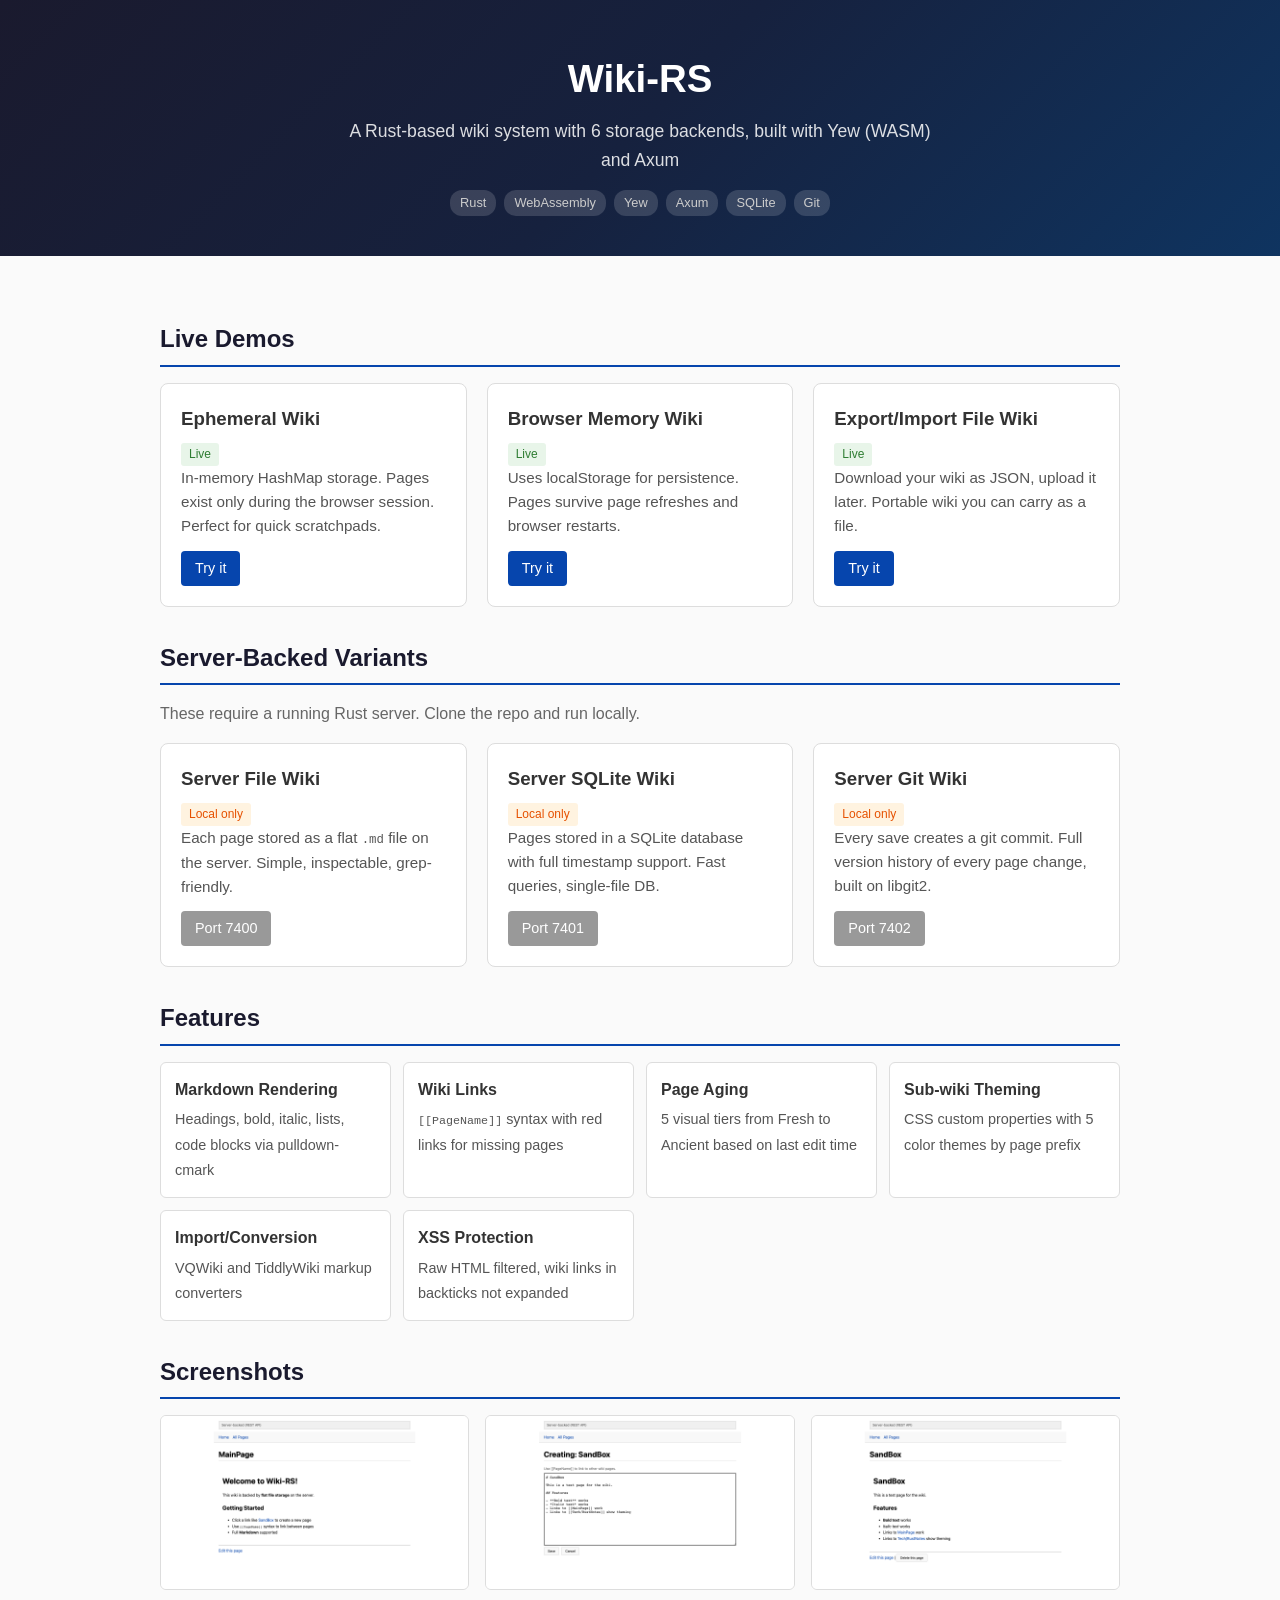
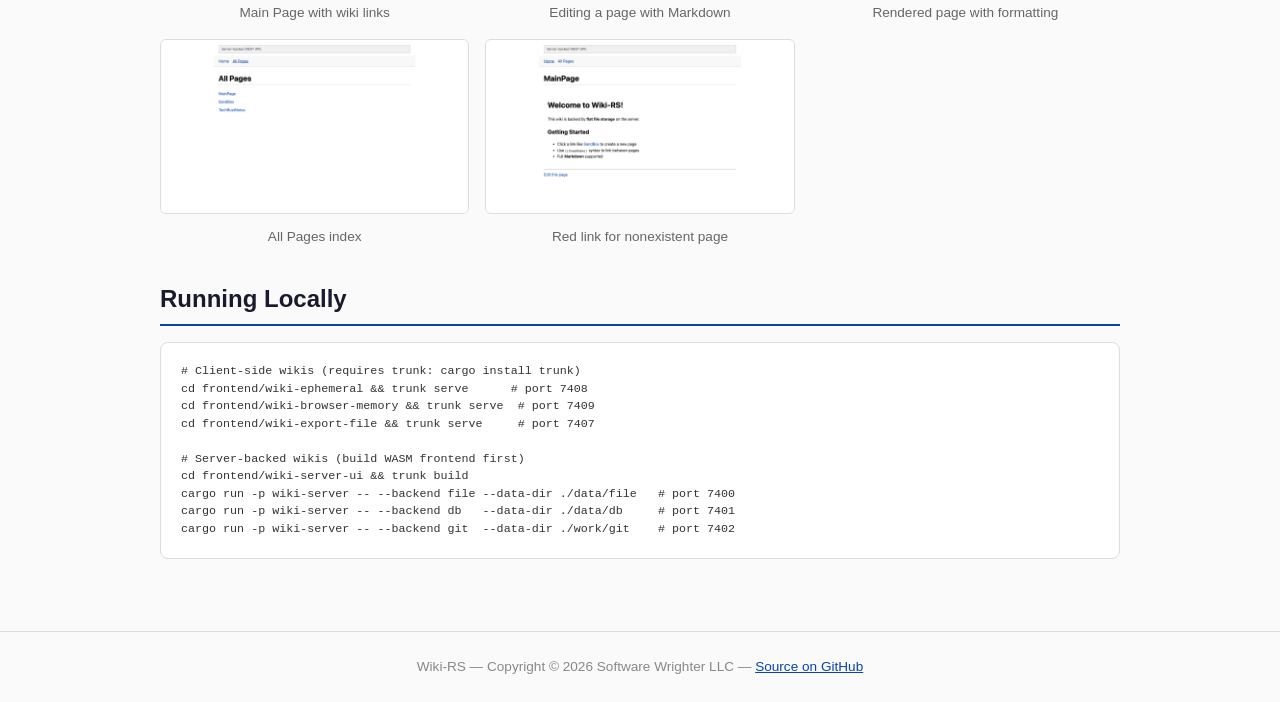
==== pages/index.html @ c14faada "feat: Deploy client-side wikis to GitHub Pages with live demo - GitHub Actions workflow deploys from" ====
<!DOCTYPE html>
<html lang="en">
<head>
<meta charset="utf-8">
<meta name="viewport" content="width=device-width, initial-scale=1">
<title>Wiki-RS — Live Demo</title>
<style>
  :root { --accent: #0645ad; --bg: #fafafa; --card-bg: #fff; --border: #ddd; }
  * { box-sizing: border-box; margin: 0; padding: 0; }
  body {
    font-family: -apple-system, BlinkMacSystemFont, "Segoe UI", Roboto, sans-serif;
    background: var(--bg); color: #333; line-height: 1.6;
  }
  header {
    background: linear-gradient(135deg, #1a1a2e 0%, #16213e 50%, #0f3460 100%);
    color: #fff; text-align: center; padding: 48px 20px 40px;
  }
  header h1 { font-size: 2.4em; margin-bottom: 8px; }
  header p { font-size: 1.1em; opacity: 0.85; max-width: 600px; margin: 0 auto; }
  .tech-badges { margin-top: 16px; display: flex; gap: 8px; justify-content: center; flex-wrap: wrap; }
  .badge {
    display: inline-block; font-size: 0.8em; padding: 3px 10px;
    border-radius: 12px; background: rgba(255,255,255,0.15); color: #ccc;
  }
  main { max-width: 1000px; margin: 0 auto; padding: 32px 20px; }
  h2 { font-size: 1.5em; margin: 32px 0 16px; color: #1a1a2e; border-bottom: 2px solid var(--accent); padding-bottom: 6px; }
  .grid { display: grid; grid-template-columns: repeat(auto-fill, minmax(300px, 1fr)); gap: 20px; }
  .card {
    background: var(--card-bg); border: 1px solid var(--border); border-radius: 8px;
    padding: 20px; transition: box-shadow 0.2s;
  }
  .card:hover { box-shadow: 0 4px 12px rgba(0,0,0,0.1); }
  .card h3 { margin-bottom: 6px; }
  .card p { font-size: 0.95em; color: #555; margin-bottom: 12px; }
  .card a.btn {
    display: inline-block; padding: 6px 14px; background: var(--accent); color: #fff;
    text-decoration: none; border-radius: 4px; font-size: 0.9em;
  }
  .card a.btn:hover { opacity: 0.85; }
  .card a.btn-disabled {
    background: #999; cursor: not-allowed;
  }
  .card .tag {
    display: inline-block; font-size: 0.75em; padding: 2px 8px; border-radius: 3px;
    margin-right: 4px;
  }
  .tag-live { background: #e8f5e9; color: #2e7d32; }
  .tag-local { background: #fff3e0; color: #e65100; }
  .features { display: grid; grid-template-columns: repeat(auto-fill, minmax(220px, 1fr)); gap: 12px; margin-top: 8px; }
  .feature { background: var(--card-bg); border: 1px solid var(--border); border-radius: 6px; padding: 14px; }
  .feature strong { display: block; margin-bottom: 4px; }
  .feature span { font-size: 0.9em; color: #555; }
  .screenshots { display: grid; grid-template-columns: repeat(auto-fill, minmax(280px, 1fr)); gap: 16px; margin-top: 8px; }
  .screenshots figure { margin: 0; }
  .screenshots img {
    width: 100%; border: 1px solid var(--border); border-radius: 6px;
    cursor: pointer; transition: transform 0.2s;
  }
  .screenshots img:hover { transform: scale(1.02); }
  .screenshots figcaption { font-size: 0.85em; color: #666; margin-top: 4px; text-align: center; }
  footer {
    text-align: center; padding: 24px 20px; margin-top: 40px;
    border-top: 1px solid var(--border); font-size: 0.85em; color: #888;
  }
  footer a { color: var(--accent); }
</style>
</head>
<body>

<header>
  <h1>Wiki-RS</h1>
  <p>A Rust-based wiki system with 6 storage backends, built with Yew (WASM) and Axum</p>
  <div class="tech-badges">
    <span class="badge">Rust</span>
    <span class="badge">WebAssembly</span>
    <span class="badge">Yew</span>
    <span class="badge">Axum</span>
    <span class="badge">SQLite</span>
    <span class="badge">Git</span>
  </div>
</header>

<main>

<h2>Live Demos</h2>

<div class="grid">
  <div class="card">
    <h3>Ephemeral Wiki</h3>
    <span class="tag tag-live">Live</span>
    <p>In-memory HashMap storage. Pages exist only during the browser session. Perfect for quick scratchpads.</p>
    <a class="btn" href="ephemeral/">Try it</a>
  </div>

  <div class="card">
    <h3>Browser Memory Wiki</h3>
    <span class="tag tag-live">Live</span>
    <p>Uses localStorage for persistence. Pages survive page refreshes and browser restarts.</p>
    <a class="btn" href="browser-memory/">Try it</a>
  </div>

  <div class="card">
    <h3>Export/Import File Wiki</h3>
    <span class="tag tag-live">Live</span>
    <p>Download your wiki as JSON, upload it later. Portable wiki you can carry as a file.</p>
    <a class="btn" href="export-file/">Try it</a>
  </div>
</div>

<h2>Server-Backed Variants</h2>
<p style="color: #666; margin-bottom: 16px;">These require a running Rust server. Clone the repo and run locally.</p>

<div class="grid">
  <div class="card">
    <h3>Server File Wiki</h3>
    <span class="tag tag-local">Local only</span>
    <p>Each page stored as a flat <code>.md</code> file on the server. Simple, inspectable, grep-friendly.</p>
    <a class="btn btn-disabled">Port 7400</a>
  </div>

  <div class="card">
    <h3>Server SQLite Wiki</h3>
    <span class="tag tag-local">Local only</span>
    <p>Pages stored in a SQLite database with full timestamp support. Fast queries, single-file DB.</p>
    <a class="btn btn-disabled">Port 7401</a>
  </div>

  <div class="card">
    <h3>Server Git Wiki</h3>
    <span class="tag tag-local">Local only</span>
    <p>Every save creates a git commit. Full version history of every page change, built on libgit2.</p>
    <a class="btn btn-disabled">Port 7402</a>
  </div>
</div>

<h2>Features</h2>

<div class="features">
  <div class="feature">
    <strong>Markdown Rendering</strong>
    <span>Headings, bold, italic, lists, code blocks via pulldown-cmark</span>
  </div>
  <div class="feature">
    <strong>Wiki Links</strong>
    <span><code>[[PageName]]</code> syntax with red links for missing pages</span>
  </div>
  <div class="feature">
    <strong>Page Aging</strong>
    <span>5 visual tiers from Fresh to Ancient based on last edit time</span>
  </div>
  <div class="feature">
    <strong>Sub-wiki Theming</strong>
    <span>CSS custom properties with 5 color themes by page prefix</span>
  </div>
  <div class="feature">
    <strong>Import/Conversion</strong>
    <span>VQWiki and TiddlyWiki markup converters</span>
  </div>
  <div class="feature">
    <strong>XSS Protection</strong>
    <span>Raw HTML filtered, wiki links in backticks not expanded</span>
  </div>
</div>

<h2>Screenshots</h2>

<div class="screenshots">
  <figure>
    <img src="screenshots/main-page.png" alt="Main page">
    <figcaption>Main Page with wiki links</figcaption>
  </figure>
  <figure>
    <img src="screenshots/editing.png" alt="Page editor">
    <figcaption>Editing a page with Markdown</figcaption>
  </figure>
  <figure>
    <img src="screenshots/rendered.png" alt="Saved page">
    <figcaption>Rendered page with formatting</figcaption>
  </figure>
  <figure>
    <img src="screenshots/all-pages.png" alt="All pages">
    <figcaption>All Pages index</figcaption>
  </figure>
  <figure>
    <img src="screenshots/red-link.png" alt="Red link">
    <figcaption>Red link for nonexistent page</figcaption>
  </figure>
</div>

<h2>Running Locally</h2>

<div class="card" style="margin-top: 8px;">
<pre style="font-size: 0.9em; overflow-x: auto; line-height: 1.5;"><code># Client-side wikis (requires trunk: cargo install trunk)
cd frontend/wiki-ephemeral &amp;&amp; trunk serve      # port 7408
cd frontend/wiki-browser-memory &amp;&amp; trunk serve  # port 7409
cd frontend/wiki-export-file &amp;&amp; trunk serve     # port 7407

# Server-backed wikis (build WASM frontend first)
cd frontend/wiki-server-ui &amp;&amp; trunk build
cargo run -p wiki-server -- --backend file --data-dir ./data/file   # port 7400
cargo run -p wiki-server -- --backend db   --data-dir ./data/db     # port 7401
cargo run -p wiki-server -- --backend git  --data-dir ./work/git    # port 7402</code></pre>
</div>

</main>

<footer>
  Wiki-RS &mdash; Copyright &copy; 2026 Software Wrighter LLC
  &mdash; <a href="https://github.com/sw-vibe-coding/wiki-rs">Source on GitHub</a>
</footer>

</body>
</html>
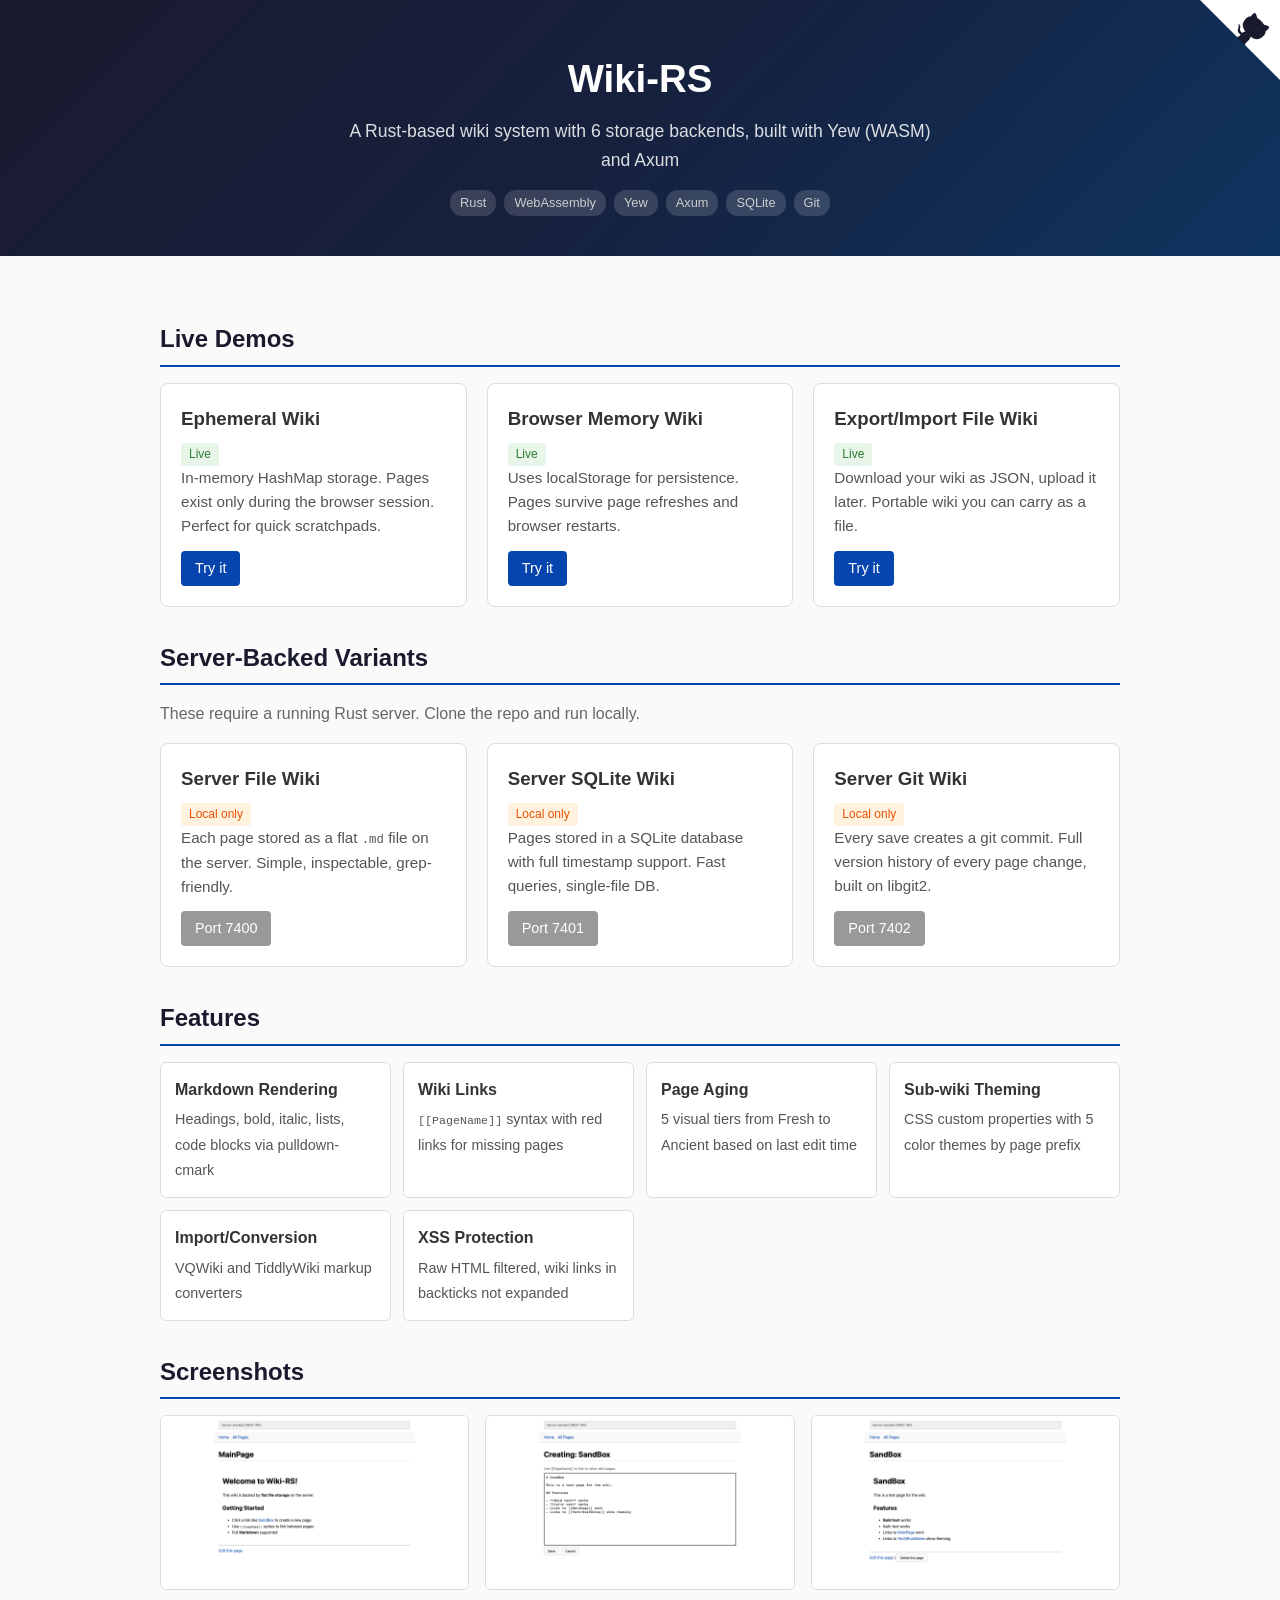
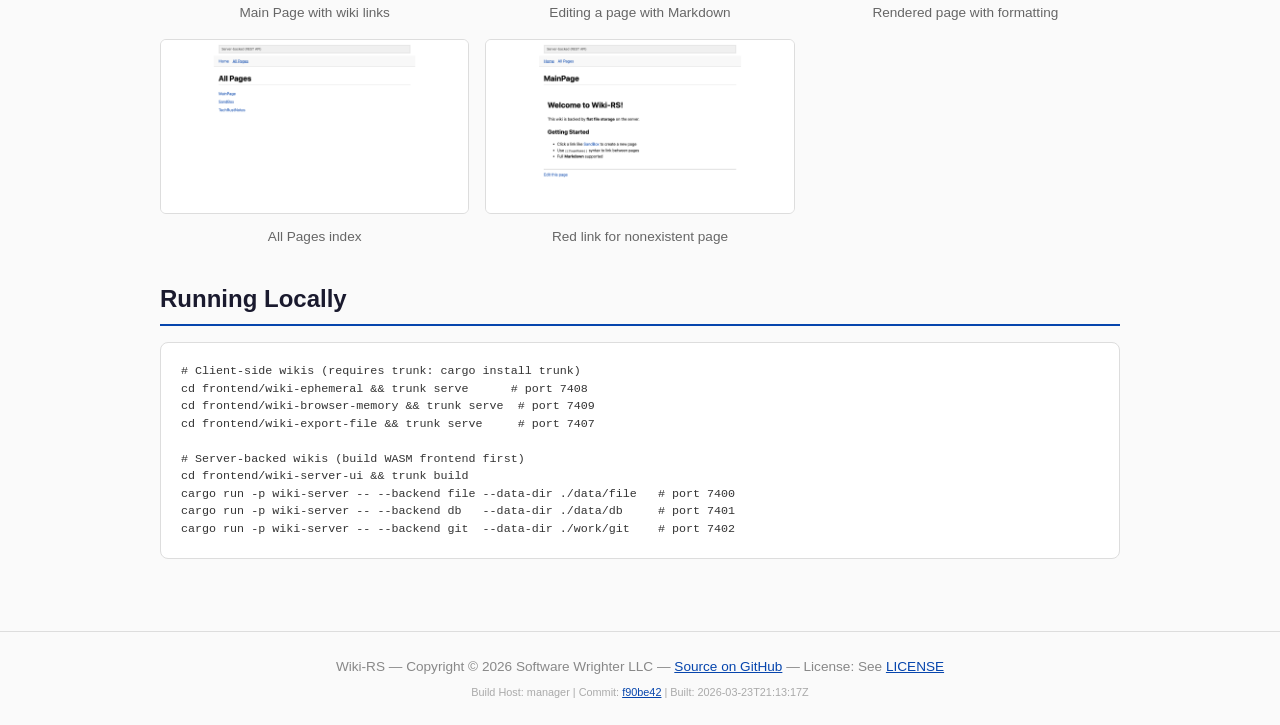
==== commit 94c7e80d: "feat: Add GitHub Octocat corner and build info footer to live demo Landing page now has GitHub corne" ====
--- a/pages/index.html
+++ b/pages/index.html
@@ -63,10 +63,25 @@
     border-top: 1px solid var(--border); font-size: 0.85em; color: #888;
   }
   footer a { color: var(--accent); }
+  .build-info { margin-top: 6px; font-size: 0.8em; color: #aaa; }
+  .github-corner:hover .octo-arm { animation: octocat-wave 560ms ease-in-out; }
+  @keyframes octocat-wave {
+    0%,100% { transform: rotate(0); }
+    20%,60% { transform: rotate(-25deg); }
+    40%,80% { transform: rotate(10deg); }
+  }
+  .github-corner svg { fill: #fff; color: #1a1a2e; position: absolute; top: 0; right: 0; border: 0; }
 </style>
 </head>
 <body>
 
+<a href="https://github.com/sw-vibe-coding/wiki-rs" class="github-corner" aria-label="View source on GitHub">
+  <svg width="80" height="80" viewBox="0 0 250 250" aria-hidden="true">
+    <path d="M0,0 L115,115 L130,115 L142,142 L250,250 L250,0 Z"></path>
+    <path d="M128.3,109.0 C113.8,99.7 119.0,89.6 119.0,89.6 C122.0,82.7 120.5,78.6 120.5,78.6 C119.2,72.0 123.4,76.3 123.4,76.3 C127.3,80.9 125.5,87.3 125.5,87.3 C122.9,97.6 130.6,101.9 134.4,103.2" fill="currentColor" style="transform-origin: 130px 106px;" class="octo-arm"></path>
+    <path d="M115.0,115.0 C114.9,115.1 118.7,116.5 119.8,115.4 L133.7,101.6 C136.9,99.2 139.9,98.4 142.2,98.6 C133.8,88.0 127.5,74.4 143.8,58.0 C148.5,53.4 154.0,51.2 159.7,51.0 C160.3,49.4 163.2,43.6 171.4,40.1 C171.4,40.1 176.1,42.5 178.8,56.2 C183.1,58.6 187.2,61.8 190.9,65.4 C194.5,69.0 197.7,73.2 200.1,77.6 C213.8,80.2 216.3,84.9 216.3,84.9 C212.7,93.1 206.9,96.0 205.4,96.6 C205.1,102.4 203.0,107.8 198.3,112.5 C181.9,128.9 168.3,122.5 157.7,114.1 C157.9,116.9 156.7,120.9 152.7,124.9 L141.0,136.5 C139.8,137.7 141.6,141.9 141.8,141.8 Z" fill="currentColor"></path>
+  </svg>
+</a>
 <header>
   <h1>Wiki-RS</h1>
   <p>A Rust-based wiki system with 6 storage backends, built with Yew (WASM) and Axum</p>
@@ -207,6 +222,8 @@
 <footer>
   Wiki-RS &mdash; Copyright &copy; 2026 Software Wrighter LLC
   &mdash; <a href="https://github.com/sw-vibe-coding/wiki-rs">Source on GitHub</a>
+  &mdash; License: See <a href="https://github.com/sw-vibe-coding/wiki-rs/blob/main/LICENSE">LICENSE</a>
+  <div class="build-info">Build Host: manager | Commit: <a href="https://github.com/sw-vibe-coding/wiki-rs/commit/f90be42">f90be42</a> | Built: 2026-03-23T21:13:17Z</div>
 </footer>
 
 </body>
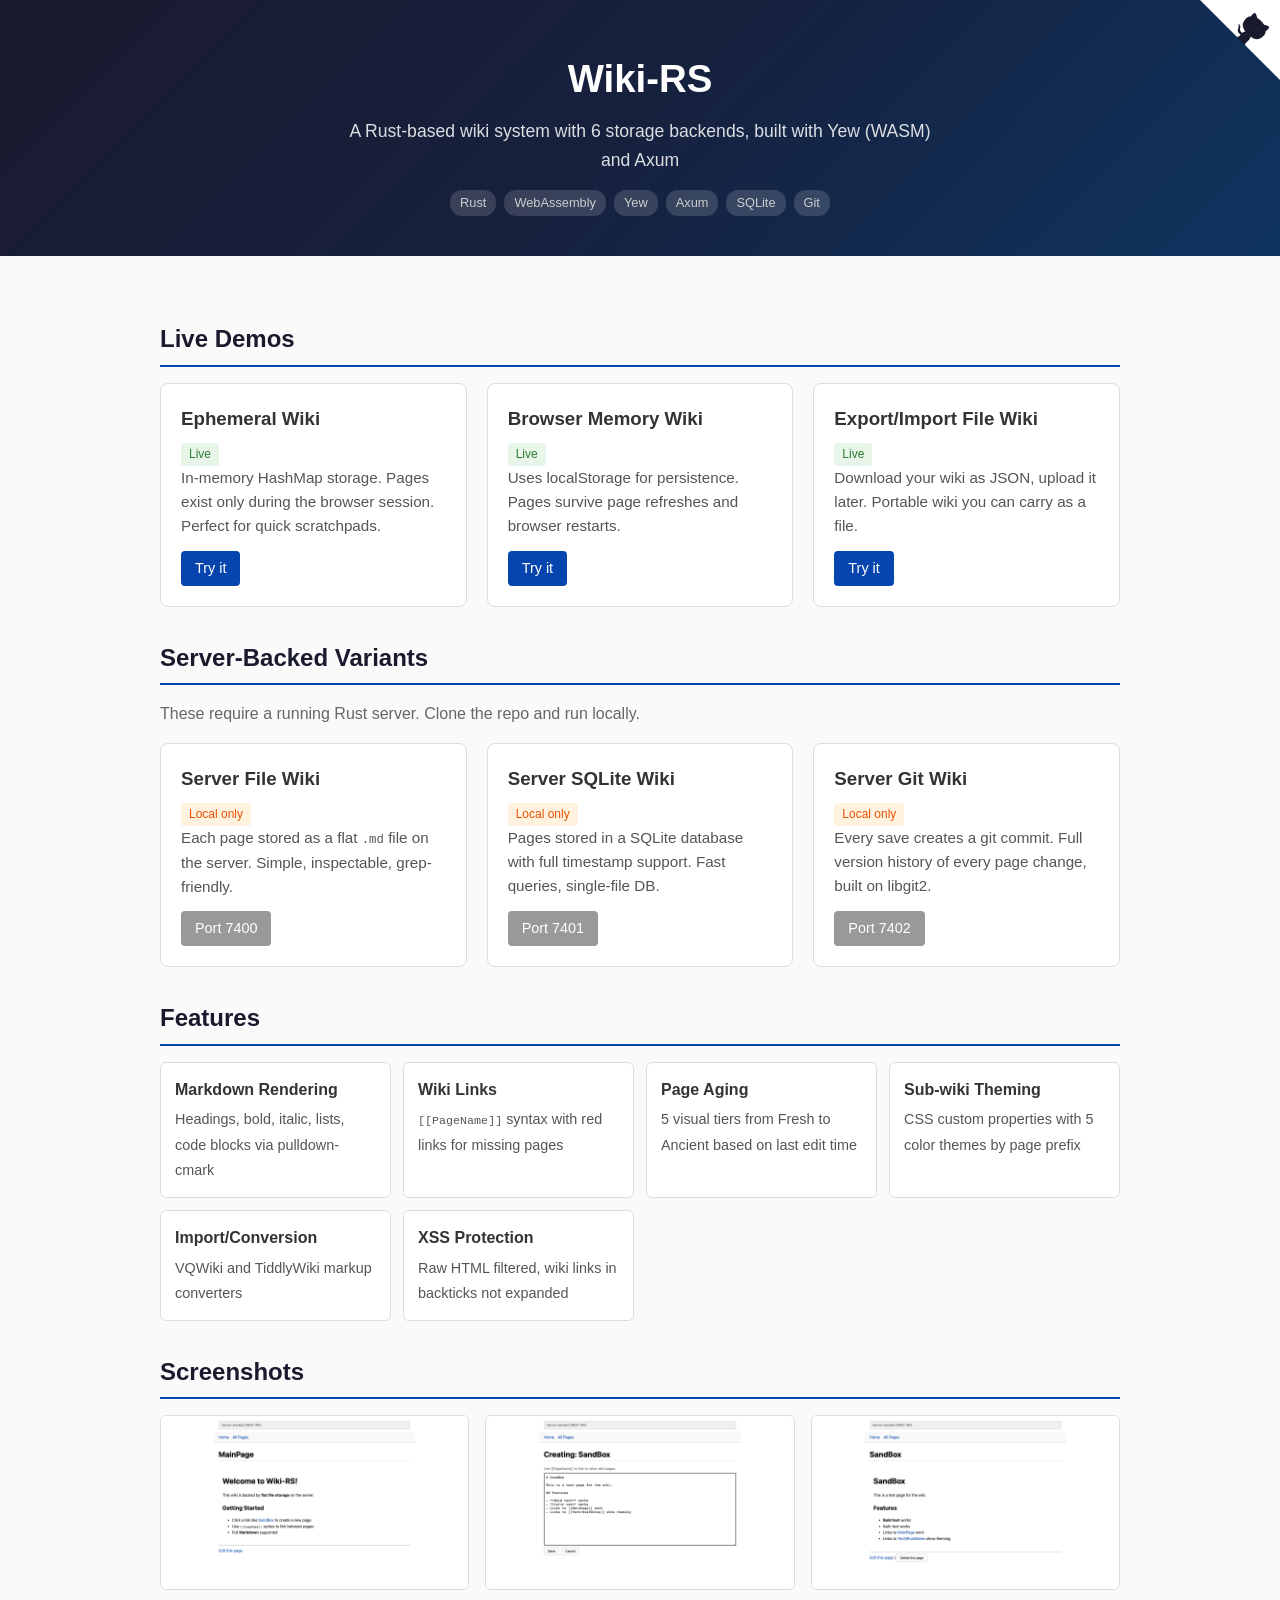
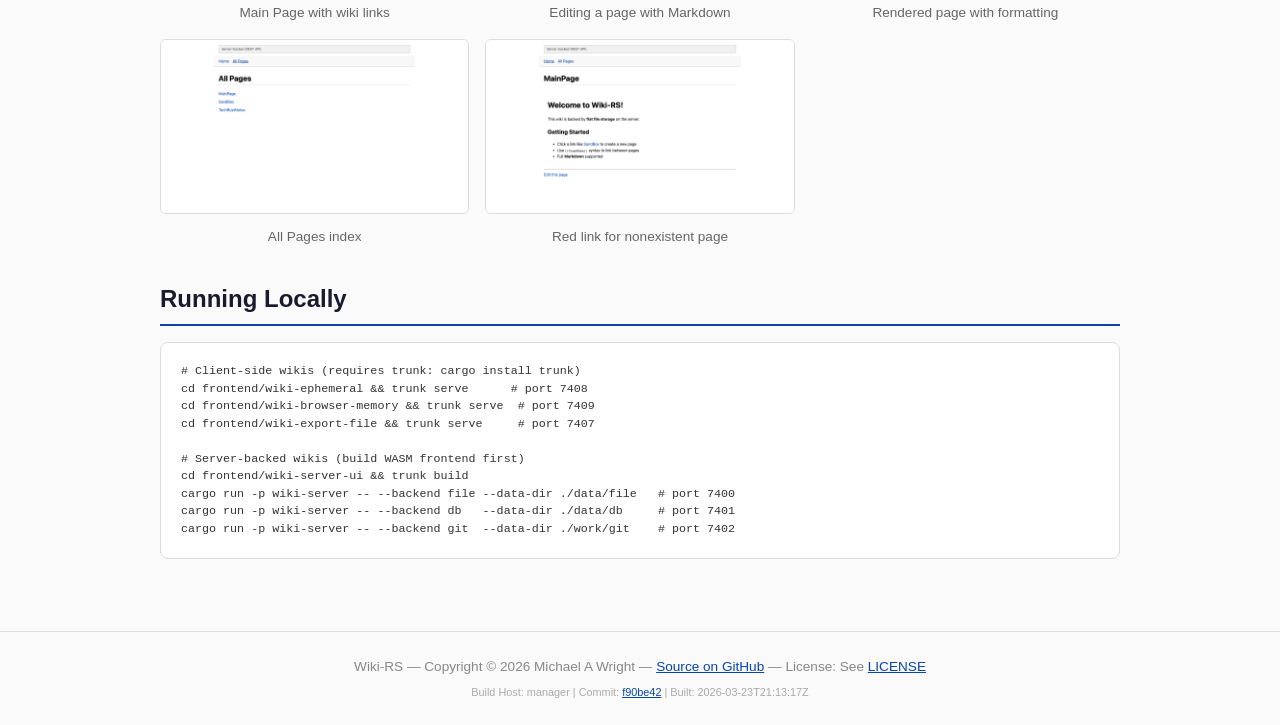
==== commit 252bae0a: "fix: Correct copyright to Michael A Wright per COPYRIGHT file Co-Authored-By: Claude Opus 4.6 (1M co" ====
--- a/pages/index.html
+++ b/pages/index.html
@@ -220,7 +220,7 @@
 </main>
 
 <footer>
-  Wiki-RS &mdash; Copyright &copy; 2026 Software Wrighter LLC
+  Wiki-RS &mdash; Copyright &copy; 2026 Michael A Wright
   &mdash; <a href="https://github.com/sw-vibe-coding/wiki-rs">Source on GitHub</a>
   &mdash; License: See <a href="https://github.com/sw-vibe-coding/wiki-rs/blob/main/LICENSE">LICENSE</a>
   <div class="build-info">Build Host: manager | Commit: <a href="https://github.com/sw-vibe-coding/wiki-rs/commit/f90be42">f90be42</a> | Built: 2026-03-23T21:13:17Z</div>
